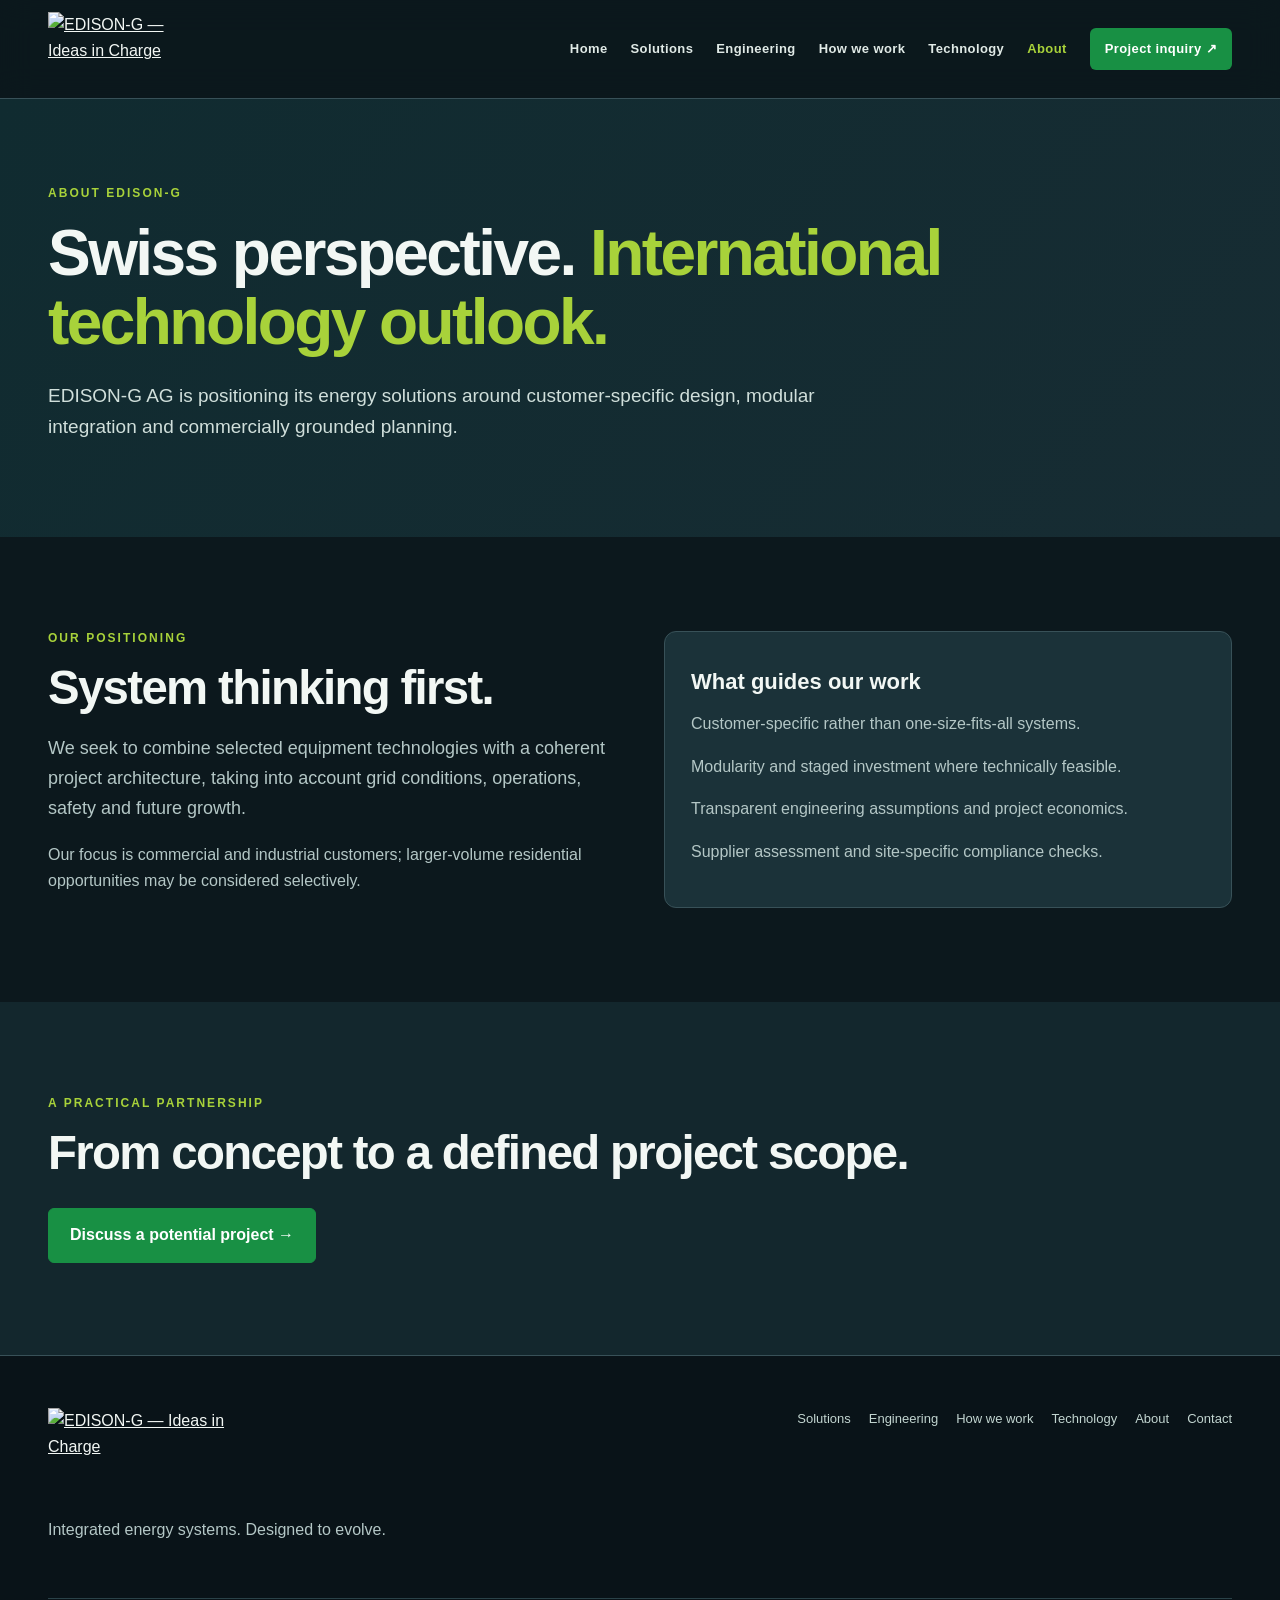
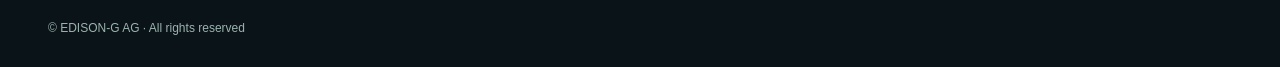
==== about.html @ a4b62f2b "Add files via upload" ====
<!DOCTYPE html>
<html lang="en"><head><meta charset="utf-8"/><meta content="width=device-width,initial-scale=1" name="viewport"/><meta content="#0c181d" name="theme-color"/><meta content="Learn about EDISON-G AG and its commercial energy infrastructure approach." name="description"/><title>About us | EDISON-G AG</title><link href="styles.css" rel="stylesheet"/><link href="assets/logo.webp" rel="icon" type="image/webp"/></head><body><header class="site-header"><div class="container nav"><a aria-label="EDISON-G home" class="brand" href="index.html"><img alt="EDISON-G — Ideas in Charge" src="assets/logo-light.png" width="640" height="316"/></a><button aria-controls="primary-navigation" aria-expanded="false" aria-label="Toggle navigation" class="menu-toggle">☰ Menu</button><nav aria-label="Main navigation" class="nav-links" id="primary-navigation"><a href="index.html">Home</a><a href="solutions.html">Solutions</a><a href="engineering.html">Engineering</a><a href="partnership.html">How we work</a><a href="technology.html">Technology</a><a aria-current="page" href="about.html">About</a><a class="nav-cta" href="contact.html">Project inquiry ↗</a></nav></div></header><main><div class="page-hero"><div class="container"><div class="eyebrow">About EDISON-G</div><h1>Swiss perspective. <span>International technology outlook.</span></h1><p class="lead">EDISON-G AG is positioning its energy solutions around customer-specific design, modular integration and commercially grounded planning.</p></div></div><section class="section"><div class="container split"><div><div class="eyebrow">Our positioning</div><h2>System thinking first.</h2><p class="section-intro">We seek to combine selected equipment technologies with a coherent project architecture, taking into account grid conditions, operations, safety and future growth.</p><p class="muted">Our focus is commercial and industrial customers; larger-volume residential opportunities may be considered selectively.</p></div><div class="card"><h3>What guides our work</h3><p>Customer-specific rather than one-size-fits-all systems.</p><p>Modularity and staged investment where technically feasible.</p><p>Transparent engineering assumptions and project economics.</p><p>Supplier assessment and site-specific compliance checks.</p></div></div></section><section class="section alt"><div class="container"><div class="eyebrow">A practical partnership</div><h2>From concept to a defined project scope.</h2><div class="actions"><a class="btn" href="contact.html">Discuss a potential project →</a></div></div></section></main><footer class="site-footer"><div class="container"><div class="footer-grid"><div><a class="brand" href="index.html"><img alt="EDISON-G — Ideas in Charge" src="assets/logo-light.png" width="640" height="316"/></a><p class="muted">Integrated energy systems. Designed to evolve.</p></div><div class="footer-links"><a href="solutions.html">Solutions</a><a href="engineering.html">Engineering</a><a href="partnership.html">How we work</a><a href="technology.html">Technology</a><a href="about.html">About</a><a href="contact.html">Contact</a></div></div><div class="footer-bottom">© EDISON-G AG · All rights reserved</div></div></footer><script src="script.js"></script></body></html>
---- styles.css ----
:root{--bg:#0c181d;--panel:#142830;--panel2:#1b3239;--text:#f2f7f4;--muted:#b4c7c6;--green:#189044;--lime:#a8d23a;--line:#385158;--max:1240px}*{box-sizing:border-box}html{scroll-behavior:smooth}body{margin:0;background:var(--bg);color:var(--text);font-family:Inter,Arial,Helvetica,sans-serif;line-height:1.65}a{color:inherit}a:focus-visible,button:focus-visible,input:focus-visible,textarea:focus-visible{outline:3px solid var(--lime);outline-offset:3px}.container{max-width:var(--max);margin:auto;padding:0 28px}.site-header{position:sticky;top:0;z-index:50;background:rgba(12,24,29,.96);backdrop-filter:blur(16px);border-bottom:1px solid var(--line)}.nav{min-height:98px;display:flex;align-items:center;justify-content:space-between;gap:22px}.brand{display:inline-flex;align-items:center;background:#eaf0e9;border-radius:10px;padding:7px 13px;flex-shrink:0}.brand img{width:220px;max-width:100%;height:auto;display:block}.nav-links{display:flex;gap:23px;align-items:center}.nav-links a{text-decoration:none;color:#e0eae6;font-size:13px;font-weight:700;letter-spacing:.03em}.nav-links a:hover,.nav-links a[aria-current=page]{color:var(--lime)}.nav-links .nav-cta{background:var(--green);padding:10px 15px;border-radius:6px;color:white}.menu-toggle{display:none;background:transparent;border:1px solid var(--line);color:white;padding:9px 12px;border-radius:6px;font-size:16px;cursor:pointer}.eyebrow{text-transform:uppercase;letter-spacing:.17em;color:var(--lime);font-size:12px;font-weight:800}.hero{padding:78px 0 86px;background:radial-gradient(ellipse at 65% 15%,#24433e 0,transparent 55%),linear-gradient(135deg,#0e2429,#0b171c)}.hero-grid{display:grid;grid-template-columns:.9fr 1.1fr;gap:52px;align-items:center}.hero h1,.page-hero h1{font-size:clamp(40px,5vw,72px);line-height:1.08;letter-spacing:-.04em;margin:15px 0 23px}.hero h1 span,.page-hero h1 span{color:var(--lime)}.lead{font-size:19px;color:#d0dfdb;max-width:690px}.hero-media{padding:10px;border-radius:16px;background:#233940;border:1px solid #496168}.hero-media img{display:block;width:100%;height:auto;object-fit:contain;border-radius:9px}.caption{color:#a6bcb8;font-size:12px;margin:10px 3px 0}.btn{display:inline-flex;align-items:center;gap:10px;background:var(--green);border:1px solid var(--green);padding:13px 21px;border-radius:6px;text-decoration:none;font-weight:750;color:white}.btn:hover{background:#1eaa51}.btn.outline{background:transparent;border-color:#718b86}.actions{display:flex;flex-wrap:wrap;gap:12px;margin-top:28px}.section{padding:92px 0}.section.alt{background:#13272d}.section.deep{background:#172f35}.section h2{font-size:clamp(31px,3.7vw,49px);line-height:1.14;letter-spacing:-.035em;margin:12px 0 20px}.section-intro{max-width:800px;color:var(--muted);font-size:18px}.grid3{display:grid;grid-template-columns:repeat(3,minmax(0,1fr));gap:22px;margin-top:37px}.grid2{display:grid;grid-template-columns:repeat(2,minmax(0,1fr));gap:24px;margin-top:36px}.card{background:var(--panel2);border:1px solid var(--line);border-radius:12px;padding:26px}.card h3{font-size:22px;line-height:1.25;margin:10px 0}.card p,.card li{color:var(--muted)}.card img{width:100%;height:auto;object-fit:contain;display:block;border-radius:8px;background:#243d42}.card.image-card{padding:12px}.card.image-card .inner{padding:12px}.kicker{color:var(--lime);font-size:12px;font-weight:800;letter-spacing:.1em;text-transform:uppercase}.split{display:grid;grid-template-columns:1fr 1fr;gap:48px;align-items:center}.full-image{width:100%;height:auto;object-fit:contain;background:#dce7e6;padding:12px;border-radius:12px;display:block}.steps{counter-reset:step}.step{border-left:3px solid var(--green);padding:5px 0 15px 20px;margin:0 0 24px}.step h3{margin:0 0 6px}.step p{margin:0;color:var(--muted)}.page-hero{padding:85px 0 75px;background:linear-gradient(130deg,#102b30,#172c33)}.page-hero .lead{max-width:860px}.pill{display:inline-block;border:1px solid #5b8173;border-radius:40px;padding:6px 13px;color:#d8e8dd;font-size:13px;margin:5px 7px 5px 0}.callout{border:1px solid #4b7664;border-radius:12px;padding:27px;background:#173a34;margin-top:35px}.callout p{color:#d4e4de}.muted{color:var(--muted)}.site-footer{background:#091318;border-top:1px solid var(--line);padding:52px 0 28px}.footer-grid{display:flex;justify-content:space-between;gap:32px;flex-wrap:wrap}.footer-grid .brand img{width:210px}.footer-links{display:flex;gap:18px;flex-wrap:wrap}.footer-links a{font-size:13px;text-decoration:none;color:#c2d5d0}.footer-bottom{margin-top:38px;padding-top:20px;border-top:1px solid #2a4248;font-size:12px;color:#9cb3af}.form-grid{display:grid;grid-template-columns:1fr 1fr;gap:16px}.field{display:flex;flex-direction:column;gap:6px}.field.full{grid-column:1/-1}label{font-weight:700;font-size:13px}input,textarea,select{width:100%;background:#10242a;color:white;border:1px solid #557077;border-radius:6px;padding:13px;font:inherit}textarea{min-height:125px;resize:vertical}button.btn{cursor:pointer;font:inherit}.note{font-size:12px;color:var(--muted)}.logo-strip{display:flex;align-items:center;gap:20px;flex-wrap:wrap}.logo-strip .brand{width:max-content}.anchor{scroll-margin-top:115px}
@media(max-width:1000px){.nav-links{gap:12px}.brand img{width:175px}.hero-grid{gap:24px}.hero h1{font-size:clamp(38px,5vw,58px)}}@media(max-width:760px){.container{padding:0 20px}.nav{min-height:80px;flex-wrap:wrap}.brand img{width:175px}.menu-toggle{display:block}.nav-links{display:none;width:100%;flex-direction:column;align-items:stretch;padding:12px 0 20px;gap:0}.nav-links.open{display:flex}.nav-links a{padding:10px 4px}.nav-links .nav-cta{text-align:center;margin-top:8px}.hero,.page-hero{padding:54px 0}.hero-grid,.split,.grid3,.grid2{grid-template-columns:1fr}.hero h1,.page-hero h1{font-size:clamp(36px,9vw,55px)}.section{padding:65px 0}.form-grid{grid-template-columns:1fr}.footer-grid{flex-direction:column}}

/* V2 positioning and accessibility */
.lime{color:var(--lime)}.card{transition:transform .18s ease,border-color .18s ease}.card:hover{border-color:#648879;transform:translateY(-2px)}@media(prefers-reduced-motion:reduce){html{scroll-behavior:auto}.card{transition:none}}


/* Transparent logo on dark background */
.brand{background:none;padding:0;border-radius:0}
.site-header .brand img{width:150px}.footer-grid .brand img{width:190px}
@media(max-width:1000px){.site-header .brand img{width:136px}}@media(max-width:760px){.site-header .brand img{width:120px}.nav{padding-top:8px;padding-bottom:8px}}

/* Certification section */
.cert-layout{display:grid;grid-template-columns:minmax(0,1.15fr) minmax(300px,.85fr);gap:48px;align-items:center}
.cert-badges{display:grid;grid-template-columns:1fr 1fr;gap:18px}
.cert-badge{margin:0;background:#f7faf8;border-radius:16px;padding:26px 22px 18px;text-align:center;border:1px solid #d9e4df;box-shadow:0 14px 34px #0004;transition:transform .2s ease,box-shadow .2s ease}
.cert-badge:hover{transform:translateY(-3px);box-shadow:0 20px 40px #0005}
.cert-badge svg{display:block;width:100%;height:118px;color:#0c181d}
.cert-badge figcaption{margin-top:16px;padding-top:12px;border-top:1px solid #dfe8e3}
.cert-badge strong{display:block;font-size:15px;color:#0c181d;letter-spacing:.5px}
.cert-badge small{display:block;font-size:12px;color:#5c6f70;line-height:1.4}
.cert-note{display:flex;align-items:center;gap:10px;margin-top:22px;color:var(--muted);font-size:14px}
.cert-note:before{content:"";width:22px;height:22px;flex:none;border-radius:50%;background:#189044 url("data:image/svg+xml,%3Csvg xmlns='http://www.w3.org/2000/svg' viewBox='0 0 24 24'%3E%3Cpath d='M6 12.5l4 4 8-9' fill='none' stroke='%23fff' stroke-width='2.6' stroke-linecap='round' stroke-linejoin='round'/%3E%3C/svg%3E") center/16px no-repeat}
@media(max-width:850px){.cert-layout{grid-template-columns:1fr;gap:28px}}
@media(max-width:420px){.cert-badges{gap:12px}.cert-badge{padding:18px 12px 14px}.cert-badge svg{height:86px}}

/* Contact form (Web3Forms) */
.hp{display:none}
input:focus,textarea:focus,select:focus{border-color:var(--lime)}
.invalid{border-color:#f0857a!important}
button.btn:disabled{opacity:.6;cursor:wait}
.form-status{margin:12px 0 0;font-size:14px}.form-status.ok{color:var(--lime)}.form-status.err{color:#f0a89f}
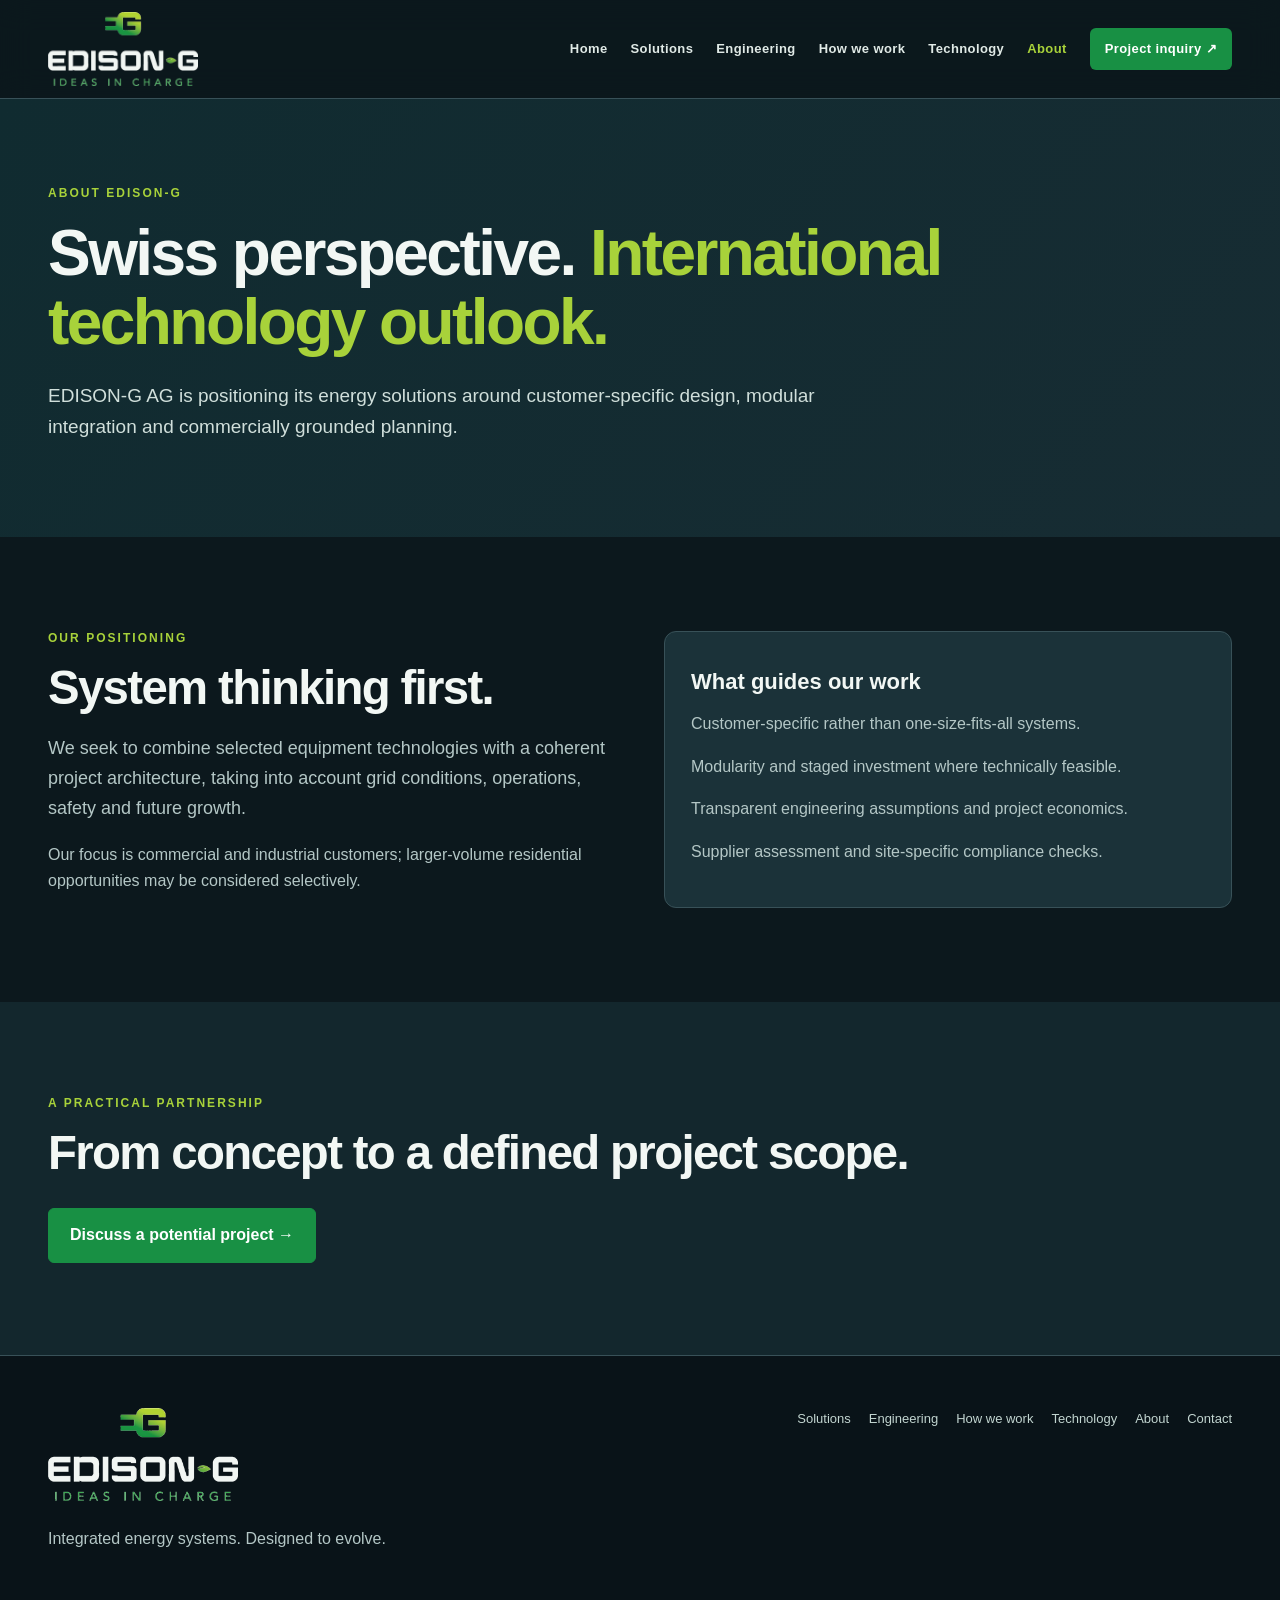
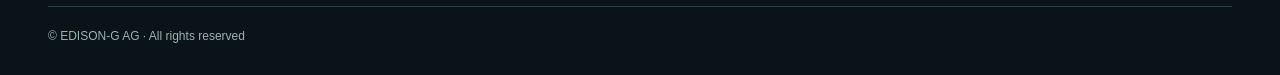
==== commit 6c0b4173: "Add files via upload" ====
--- a/about.html
+++ b/about.html
@@ -1,2 +1,2 @@
 <!DOCTYPE html>
-<html lang="en"><head><meta charset="utf-8"/><meta content="width=device-width,initial-scale=1" name="viewport"/><meta content="#0c181d" name="theme-color"/><meta content="Learn about EDISON-G AG and its commercial energy infrastructure approach." name="description"/><title>About us | EDISON-G AG</title><link href="styles.css" rel="stylesheet"/><link href="assets/logo.webp" rel="icon" type="image/webp"/></head><body><header class="site-header"><div class="container nav"><a aria-label="EDISON-G home" class="brand" href="index.html"><img alt="EDISON-G — Ideas in Charge" src="assets/logo-light.png" width="640" height="316"/></a><button aria-controls="primary-navigation" aria-expanded="false" aria-label="Toggle navigation" class="menu-toggle">☰ Menu</button><nav aria-label="Main navigation" class="nav-links" id="primary-navigation"><a href="index.html">Home</a><a href="solutions.html">Solutions</a><a href="engineering.html">Engineering</a><a href="partnership.html">How we work</a><a href="technology.html">Technology</a><a aria-current="page" href="about.html">About</a><a class="nav-cta" href="contact.html">Project inquiry ↗</a></nav></div></header><main><div class="page-hero"><div class="container"><div class="eyebrow">About EDISON-G</div><h1>Swiss perspective. <span>International technology outlook.</span></h1><p class="lead">EDISON-G AG is positioning its energy solutions around customer-specific design, modular integration and commercially grounded planning.</p></div></div><section class="section"><div class="container split"><div><div class="eyebrow">Our positioning</div><h2>System thinking first.</h2><p class="section-intro">We seek to combine selected equipment technologies with a coherent project architecture, taking into account grid conditions, operations, safety and future growth.</p><p class="muted">Our focus is commercial and industrial customers; larger-volume residential opportunities may be considered selectively.</p></div><div class="card"><h3>What guides our work</h3><p>Customer-specific rather than one-size-fits-all systems.</p><p>Modularity and staged investment where technically feasible.</p><p>Transparent engineering assumptions and project economics.</p><p>Supplier assessment and site-specific compliance checks.</p></div></div></section><section class="section alt"><div class="container"><div class="eyebrow">A practical partnership</div><h2>From concept to a defined project scope.</h2><div class="actions"><a class="btn" href="contact.html">Discuss a potential project →</a></div></div></section></main><footer class="site-footer"><div class="container"><div class="footer-grid"><div><a class="brand" href="index.html"><img alt="EDISON-G — Ideas in Charge" src="assets/logo-light.png" width="640" height="316"/></a><p class="muted">Integrated energy systems. Designed to evolve.</p></div><div class="footer-links"><a href="solutions.html">Solutions</a><a href="engineering.html">Engineering</a><a href="partnership.html">How we work</a><a href="technology.html">Technology</a><a href="about.html">About</a><a href="contact.html">Contact</a></div></div><div class="footer-bottom">© EDISON-G AG · All rights reserved</div></div></footer><script src="script.js"></script></body></html>+<html lang="en"><head><meta charset="utf-8"/><meta content="width=device-width,initial-scale=1" name="viewport"/><meta content="#0c181d" name="theme-color"/><meta content="Learn about EDISON-G AG and its commercial energy infrastructure approach." name="description"/><title>About us | EDISON-G AG</title><link href="styles.css?v=4" rel="stylesheet"/><link href="assets/logo.webp" rel="icon" type="image/webp"/></head><body><header class="site-header"><div class="container nav"><a aria-label="EDISON-G home" class="brand" href="index.html"><img alt="EDISON-G — Ideas in Charge" src="assets/logo-light.png" width="640" height="316"/></a><button aria-controls="primary-navigation" aria-expanded="false" aria-label="Toggle navigation" class="menu-toggle">☰ Menu</button><nav aria-label="Main navigation" class="nav-links" id="primary-navigation"><a href="index.html">Home</a><a href="solutions.html">Solutions</a><a href="engineering.html">Engineering</a><a href="partnership.html">How we work</a><a href="technology.html">Technology</a><a aria-current="page" href="about.html">About</a><a class="nav-cta" href="contact.html">Project inquiry ↗</a></nav></div></header><main><div class="page-hero"><div class="container"><div class="eyebrow">About EDISON-G</div><h1>Swiss perspective. <span>International technology outlook.</span></h1><p class="lead">EDISON-G AG is positioning its energy solutions around customer-specific design, modular integration and commercially grounded planning.</p></div></div><section class="section"><div class="container split"><div><div class="eyebrow">Our positioning</div><h2>System thinking first.</h2><p class="section-intro">We seek to combine selected equipment technologies with a coherent project architecture, taking into account grid conditions, operations, safety and future growth.</p><p class="muted">Our focus is commercial and industrial customers; larger-volume residential opportunities may be considered selectively.</p></div><div class="card"><h3>What guides our work</h3><p>Customer-specific rather than one-size-fits-all systems.</p><p>Modularity and staged investment where technically feasible.</p><p>Transparent engineering assumptions and project economics.</p><p>Supplier assessment and site-specific compliance checks.</p></div></div></section><section class="section alt"><div class="container"><div class="eyebrow">A practical partnership</div><h2>From concept to a defined project scope.</h2><div class="actions"><a class="btn" href="contact.html">Discuss a potential project →</a></div></div></section></main><footer class="site-footer"><div class="container"><div class="footer-grid"><div><a class="brand" href="index.html"><img alt="EDISON-G — Ideas in Charge" src="assets/logo-light.png" width="640" height="316"/></a><p class="muted">Integrated energy systems. Designed to evolve.</p></div><div class="footer-links"><a href="solutions.html">Solutions</a><a href="engineering.html">Engineering</a><a href="partnership.html">How we work</a><a href="technology.html">Technology</a><a href="about.html">About</a><a href="contact.html">Contact</a></div></div><div class="footer-bottom">© EDISON-G AG · All rights reserved</div></div></footer><script src="script.js?v=3"></script></body></html>
--- a/styles.css
+++ b/styles.css
@@ -31,3 +31,35 @@
 .invalid{border-color:#f0857a!important}
 button.btn:disabled{opacity:.6;cursor:wait}
 .form-status{margin:12px 0 0;font-size:14px}.form-status.ok{color:var(--lime)}.form-status.err{color:#f0a89f}
+
+
+/* Panoramic hero */
+.hero-wide{padding:78px 0 0;background:radial-gradient(ellipse at 70% 0%,#24433e 0,transparent 60%),linear-gradient(180deg,#0e2429 0%,#0c1c21 70%,#13272d 100%)}
+.hero-head{display:grid;grid-template-columns:1.1fr .9fr;gap:56px;align-items:end}
+.hero-head h1{margin-bottom:0}
+.hero-side .lead{margin:0}
+.hero-side .actions{margin-top:24px}
+.hero-panorama{margin:52px 0 0;padding-bottom:64px}
+.pano-frame{position:relative;border-radius:18px;overflow:hidden;box-shadow:0 30px 70px #0007,0 0 0 1px #ffffff14}
+.pano-frame img{display:block;width:100%;height:auto}
+.pano-frame:after{content:"";position:absolute;inset:0;border-radius:inherit;pointer-events:none;box-shadow:inset 0 0 0 1px #ffffff1a;background:linear-gradient(180deg,transparent 78%,#0c1c2133)}
+.hero-panorama figcaption{display:flex;justify-content:space-between;gap:20px;flex-wrap:wrap;margin-top:14px;font-size:12px;color:#a6bcb8}
+.hero-panorama figcaption span:first-child{color:#cfe0db;font-weight:600}
+@media(max-width:900px){.hero-head{grid-template-columns:1fr;gap:22px}}
+@media(max-width:760px){.hero-wide{padding-top:50px}.hero-panorama{margin-top:36px;padding-bottom:44px}
+.hero-panorama .container{padding:0}.pano-frame{border-radius:0;box-shadow:none;overflow-x:auto;-webkit-overflow-scrolling:touch;scrollbar-width:none}.pano-frame::-webkit-scrollbar{display:none}
+.pano-frame img{width:auto;height:260px;max-width:none}.pano-frame:after{display:none}
+.hero-panorama figcaption{padding:0 20px;flex-direction:column;gap:4px}
+.hero-panorama figcaption span:last-child:before{content:"← Swipe to explore the system · "}}
+
+
+/* Architecture diagram (vector) */
+.section-head{display:grid;grid-template-columns:1fr 1fr;gap:56px;align-items:end}
+.section-head h2{margin-bottom:0}.section-head .section-intro{margin:0}.section-head .actions{margin-top:22px}
+.diagram-sheet{margin:46px 0 0}
+.sheet-panel{position:relative;border-radius:20px;padding:34px 34px 26px;background:radial-gradient(ellipse at 45% 0%,#1f3d41 0,transparent 65%),#11252b;border:1px solid #2f4d53;box-shadow:0 30px 70px #0005}
+.sheet-panel:before{content:"";position:absolute;inset:0;border-radius:inherit;pointer-events:none;background-image:linear-gradient(#ffffff08 1px,transparent 1px),linear-gradient(90deg,#ffffff08 1px,transparent 1px);background-size:28px 28px;-webkit-mask-image:radial-gradient(ellipse at center,#000 30%,transparent 80%);mask-image:radial-gradient(ellipse at center,#000 30%,transparent 80%)}
+.sheet-panel picture,.sheet-panel img{position:relative;display:block;width:100%;height:auto}
+.diagram-sheet figcaption{margin-top:14px;font-size:12px;color:#a6bcb8}
+@media(max-width:900px){.section-head{grid-template-columns:1fr;gap:20px}}
+@media(max-width:700px){.sheet-panel{padding:18px 14px 14px;border-radius:16px}.sheet-panel img{max-width:420px;margin:auto}}
